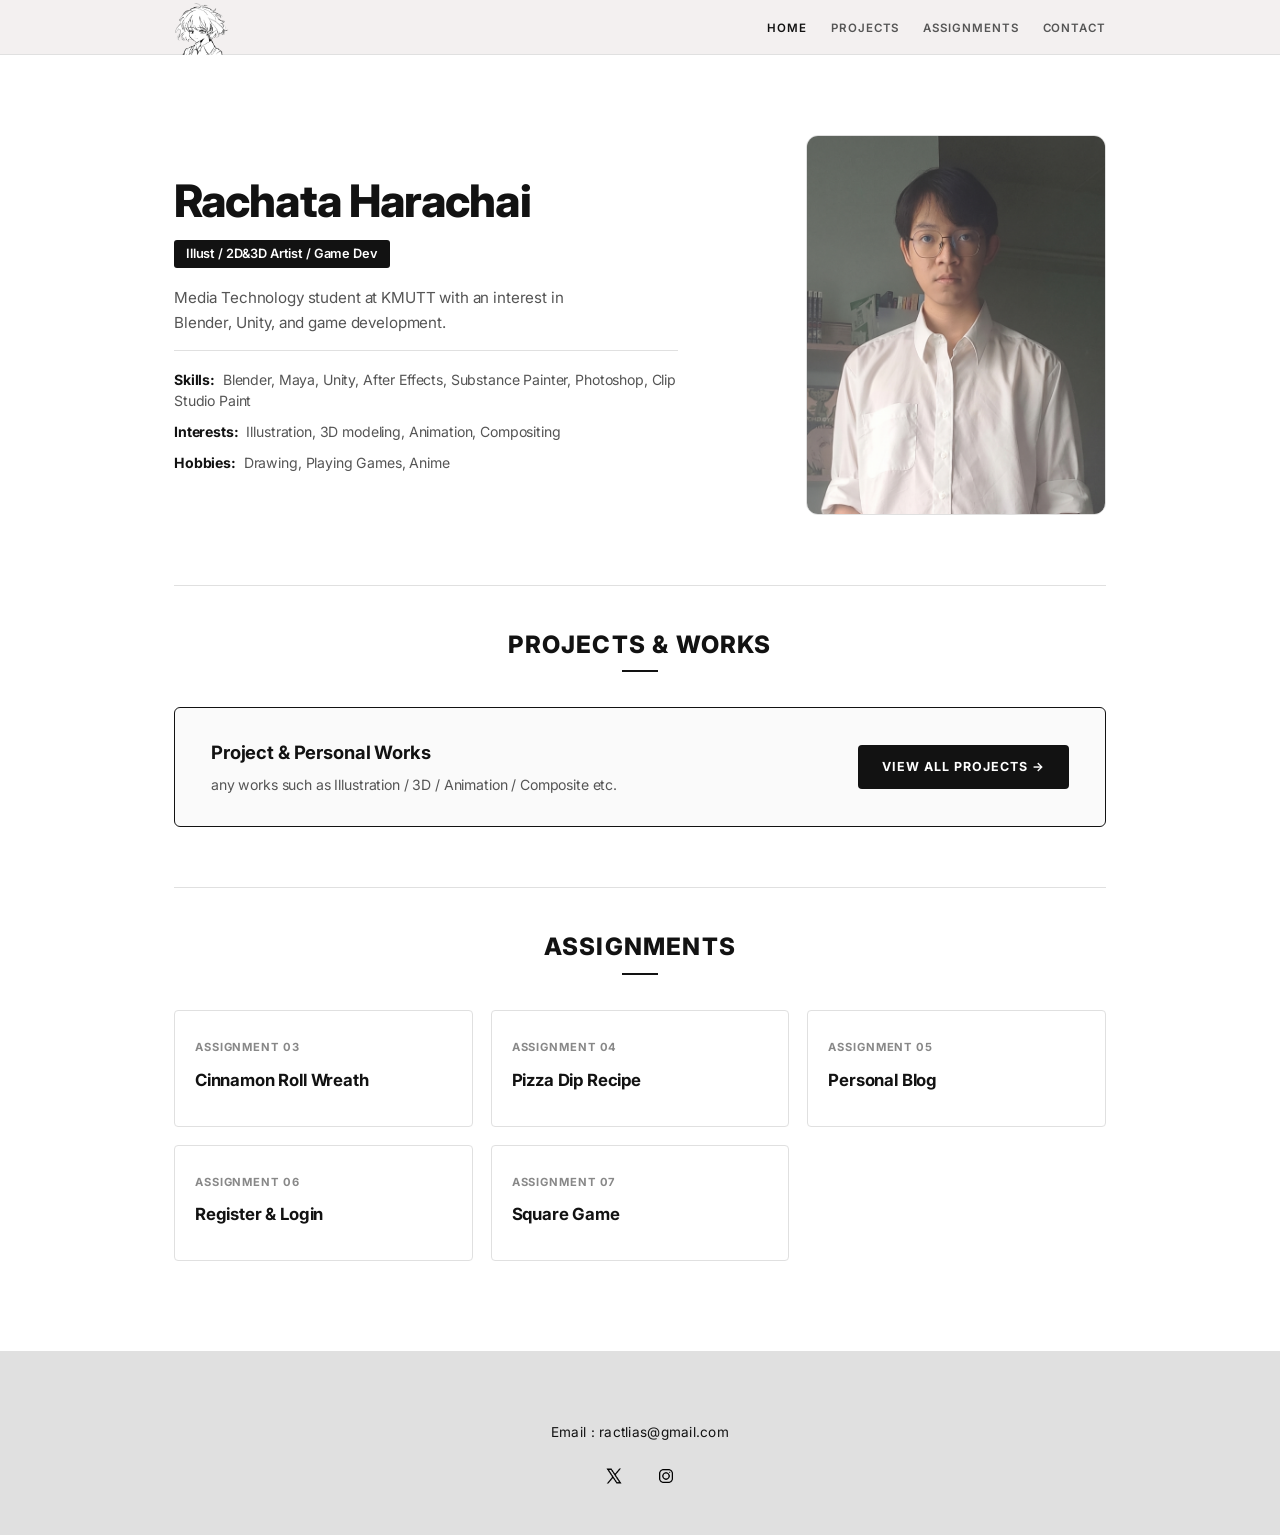
==== index.html @ 4c0a6d0a "Change_path" ====
<!DOCTYPE html>
<html lang="th">

<head>
    <meta charset="UTF-8">
    <meta name="viewport" content="width=device-width, initial-scale=1.0">
    <title>Rachata portfolio</title>
    <link rel="stylesheet" href="main.css">
</head>

<body>

    <!-- Navigator Bar -->
    <header class="header">
        <div class="container navbar">
            <a href="index.html" title="Home">
                <img src="pic/Profile/Logo-avatar.png" alt="Logo-avatar" class="logo">
            </a>
            <nav>
                <ul class="nav-links">
                    <li><a href="index.html" class="active">HOME</a></li>
                    <li><a href="project.html">PROJECTS</a></li>
                    <li><a href="index.html#assignments">ASSIGNMENTS</a></li>
                    <li><a href="index.html#contact">CONTACT</a></li>
                </ul>
            </nav>
        </div>
    </header>

    <main class="container">
        <section class="hero-section">
            <div class="hero-left">
                <h1 class="hero-name">Rachata Harachai</h1>
                <div class="hero-badge">Illust / 2D&3D Artist / Game Dev</div>
                <p class="hero-desc">
                    Media Technology student at KMUTT with an interest in Blender, Unity, and game development.
                </p>

                <ul class="hero-info-list">
                    <li>
                        <strong>Skills:</strong>
                        <span>Blender, Maya, Unity, After Effects, Substance Painter, Photoshop, Clip Studio
                            Paint</span>
                    </li>
                    <li>
                        <strong>Interests:</strong>
                        <span>Illustration, 3D modeling, Animation, Compositing</span>
                    </li>
                    <li>
                        <strong>Hobbies:</strong>
                        <span>Drawing, Playing Games, Anime</span>
                    </li>
                </ul>
            </div>

            <div class="hero-right">
                <div class="double-frame">
                    <img src="pic/Profile/Profile.png" alt="Profile" class="frame-front">
                </div>
            </div>
        </section>

        <section id="projects" class="section-block">
            <div class="center-title">
                <h2>PROJECTS & WORKS</h2>
                <div class="divider"></div>
            </div>

            <div class="project-banner-box">
                <div class="project-banner-info">
                    <h3>Project & Personal Works</h3>
                    <p>any works such as Illustration / 3D / Animation / Composite etc. </p>
                </div>
                <a href="project.html" class="btn-project-link">VIEW ALL PROJECTS →</a>
            </div>
        </section>

        <section id="assignments" class="section-block">
            <div class="center-title">
                <h2>ASSIGNMENTS</h2>
                <div class="divider"></div>
            </div>

            <div class="assignment-text-grid">
                <!-- 1. Cinnamon Roll -->
                <a href="assignments/AS03/index.html" class="assignment-box">
                    <span class="as-tag">Assignment 03</span>
                    <h3 class="as-title">Cinnamon Roll Wreath</h3>
                </a>

                <!-- 2. Pizza Dip -->
                <a href="assignments/AS04/recipe.html" class="assignment-box">
                    <span class="as-tag">Assignment 04</span>
                    <h3 class="as-title">Pizza Dip Recipe</h3>
                </a>

                <!-- 3. Blog -->
                <a href="assignments/AS05/index.html" class="assignment-box">
                    <span class="as-tag">Assignment 05</span>
                    <h3 class="as-title">Personal Blog</h3>
                </a>

                <!-- 4. Register and Login -->
                <a href="assignments/AS06/register.html" class="assignment-box">
                    <span class="as-tag">Assignment 06</span>
                    <h3 class="as-title">Register & Login</h3>
                </a>

                <!-- 5. Square Game -->
                <a href="assignments/AS07/index.html" class="assignment-box">
                    <span class="as-tag">Assignment 07</span>
                    <h3 class="as-title">Square Game</h3>
                </a>
            </div>
        </section>
    </main>

    <!-- Footer -->
    <footer id="contact" class="footer">

        <p class="footer-email">Email : ractlias@gmail.com</p>

        <div class="footer-socials">
            <a href="https://x.com/r_ractt" target="_blank" rel="noopener" class="social-icon" title="Facebook">
                <img src="pic/icon/logo_X.png" alt="X Logo">
            </a>
            <a href="https://www.instagram.com/mrh.rachata/" target="_blank" rel="noopener" class="social-icon"
                title="Instagram">
                <img src="pic/icon/logo_ig.png" alt="Instagram Logo">
            </a>
        </div>

    </footer>
</body>

</html>
---- main.css ----
@import url('https://fonts.googleapis.com/css2?family=Inter:wght@300;400;500;600;700;800&family=Noto+Sans+Thai:wght@300;400;500;600&display=swap');
* {
    margin: 0;
    padding: 0;
    box-sizing: border-box;
}

body {
    background-color: #ffffff;
    color: #121212;
    font-family: 'Inter', 'Noto Sans Thai', -apple-system, BlinkMacSystemFont, "Segoe UI", Helvetica, Arial, sans-serif;
    line-height: 1.6;
    font-size: 14px;
    letter-spacing: -0.01em;
}

a {
    color: inherit;
    text-decoration: none;
    transition: all 0.2s ease;
}

.container {
    max-width: 980px;
    margin: 0 auto;
    padding: 30px 24px;
}

/* --- Header & Navbar --- */
.header {
    background: #f3f0f0;
    border-bottom: 1px solid #e0e0e0;
    position: sticky;
    top: 0;
    z-index: 100;
}

.navbar {
    display: flex;
    justify-content: space-between;
    align-items: center;
    height: 54px;
    padding: 0 24px;
}

.logo {
    width: 55px;
    height: 55px;
    object-fit: cover;
    display: block;
}

.nav-links {
    display: flex;
    list-style: none;
    gap: 24px;
}

.nav-links a {
    font-size: 0.72rem;
    font-weight: 600;
    letter-spacing: 0.08em;
    text-transform: uppercase;
    color: #555555;
}

.nav-links a.active,
.nav-links a:hover {
    color: #121212;
}

/* --- Hero Section --- */
.hero-section {
    display: flex;
    justify-content: space-between;
    align-items: center;
    padding: 50px 0 70px;
    gap: 50px;
}

.hero-left {
    flex: 1.2;
}

.hero-name {
    font-size: 2.8rem;
    font-weight: 800;
    letter-spacing: -0.02em;
    line-height: 1.15;
    margin-bottom: 12px;
}

.hero-badge {
    display: inline-block;
    background-color: #121212;
    color: #ffffff;
    font-size: 0.8rem;
    font-weight: 600;
    padding: 4px 12px;
    border-radius: 3px;
    margin-bottom: 18px;
}

.hero-desc {
    color: #555555;
    font-size: 0.95rem;
    max-width: 440px;
    line-height: 1.6;
}

.hero-info-list {
    list-style: none;
    display: flex;
    flex-direction: column;
    gap: 10px;
    margin-top: 15px;
    border-top: 1px solid #e0e0e0;
    padding-top: 18px;
}

.hero-info-list li {
    font-size: 0.88rem;
    line-height: 1.5;
}

.hero-info-list strong {
    color: #121212;
    font-weight: 700;
    margin-right: 4px;
}

.hero-info-list span {
    color: #555555;
}

.hero-right {
    flex: 0.9;
    display: flex;
    justify-content: flex-end;
}

.double-frame {
    position: relative;
    width: 300px;
    height: 380px;
}

.frame-front {
    width: 100%;
    height: 100%;
    border-radius: 12px;
    background-color: #f2f2f4;
    object-fit: cover;
    display: block;
    border: 1px solid #e0e0e0;
}

/* --- Section Dividers --- */
.section-block {
    padding: 40px 0 60px;
    border-top: 1px solid #e0e0e0;
}

.center-title {
    text-align: center;
    margin-bottom: 35px;
}

.center-title h2 {
    font-size: 1.5rem;
    font-weight: 800;
    text-transform: uppercase;
    letter-spacing: 0.05em;
    margin-bottom: 6px;
}

.center-title .divider {
    width: 36px;
    height: 2px;
    background-color: #121212;
    margin: 0 auto;
}

/* --- Projects Promo Box --- */
.project-banner-box {
    border: 1.5px solid #121212;
    padding: 30px 36px;
    border-radius: 6px;
    display: flex;
    justify-content: space-between;
    align-items: center;
    background-color: #fafafa;
    gap: 20px;
}

.project-banner-info h3 {
    font-size: 1.15rem;
    font-weight: 700;
    margin-bottom: 6px;
}

.project-banner-info p {
    font-size: 0.88rem;
    color: #555555;
}

.btn-project-link {
    display: inline-block;
    background-color: #121212;
    color: #ffffff;
    font-size: 0.78rem;
    font-weight: 700;
    letter-spacing: 0.08em;
    padding: 12px 24px;
    border-radius: 4px;
    white-space: nowrap;
}

.btn-project-link:hover {
    background-color: #333333;
}

/* --- Assignments Grid --- */
.assignment-text-grid {
    display: grid;
    grid-template-columns: repeat(3, 1fr);
    gap: 18px;
}

.assignment-box {
    display: block;
    border: 1px solid #e0e0e0;
    padding: 24px 20px;
    border-radius: 4px;
    background: #ffffff;
    transition: all 0.25s ease;
}

.assignment-box:hover {
    border-color: #121212;
    transform: translateY(-2px);
    box-shadow: 0 4px 12px rgba(0, 0, 0, 0.05);
}

.as-tag {
    display: inline-block;
    font-size: 0.7rem;
    font-weight: 700;
    text-transform: uppercase;
    letter-spacing: 0.08em;
    color: #888888;
    margin-bottom: 10px;
}

.as-title {
    font-size: 1.05rem;
    font-weight: 700;
    color: #121212;
    margin-bottom: 8px;
    letter-spacing: -0.01em;
}

.as-desc {
    font-size: 0.82rem;
    color: #555555;
    line-height: 1.5;
}

/* --- Project: Full Width Banner --- */
.full-width-banner {
    width: 100%;
    margin: 0;
    padding: 0;
}

.banner-img-wrap {
    width: 100%;
    height: 440px;
    background-color: #f2f2f4;
    overflow: hidden;
    border-bottom: 1px solid #e0e0e0;
}

.banner-img-wrap img {
    width: 100%;
    height: 100%;
    object-fit: cover;
    object-position: center 32%;
    display: block;
}

.banner-caption-container {
    padding-top: 12px;
    padding-bottom: 0;
}

/* --- Project: Header --- */
.project-header {
    text-align: center;
    padding: 20px 0 35px;
}

.project-header h1 {
    font-size: 2rem;
    font-weight: 800;
    letter-spacing: -0.02em;
}

/* --- Project: Works Grid & Cards --- */
.works-card-grid {
    display: grid;
    grid-template-columns: repeat(3, 1fr);
    gap: 20px;
    margin-bottom: 80px;
}

.work-card {
    background-color: #121212;
    color: #ffffff;
    border-radius: 10px;
    overflow: hidden;
    display: flex;
    flex-direction: column;
    box-shadow: 0 8px 24px rgba(0, 0, 0, 0.12);
    transition: transform 0.25s ease, box-shadow 0.25s ease;
}

.work-card:hover {
    transform: translateY(-4px);
    box-shadow: 0 12px 30px rgba(0, 0, 0, 0.2);
}

.card-thumb-link {
    display: block;
    cursor: pointer;
    text-decoration: none;
}

.card-thumb {
    position: relative;
    width: 100%;
    aspect-ratio: 16 / 10;
    background-color: #1c1c1e;
    overflow: hidden;
}

.card-thumb img {
    width: 100%;
    height: 100%;
    object-fit: cover;
    display: block;
    transition: transform 0.35s ease;
}

.card-thumb-link:hover .card-thumb img {
    transform: scale(1.05);
}

.tag-badges {
    position: absolute;
    top: 10px;
    left: 10px;
    display: flex;
    flex-wrap: wrap;
    gap: 6px;
    z-index: 2;
}

.tag-badge {
    background: rgba(0, 0, 0, 0.65);
    backdrop-filter: blur(4px);
    color: #ffffff;
    font-size: 0.68rem;
    font-weight: 600;
    padding: 3px 8px;
    border-radius: 4px;
    letter-spacing: 0.04em;
    border: 1px solid rgba(255, 255, 255, 0.15);
}

.corner-icon {
    position: absolute;
    top: 10px;
    right: 10px;
    width: 28px;
    height: 28px;
    border-radius: 50%;
    background: rgba(201, 201, 201, 0.7);
    backdrop-filter: blur(4px);
    border: 1px solid rgba(255, 255, 255, 0.2);
    display: flex;
    align-items: center;
    justify-content: center;
    padding: 5px;
    z-index: 3;
    pointer-events: none;
}

.corner-icon img {
    width: 100%;
    height: 100%;
    object-fit: contain;
    display: block;
}

.card-thumb-link:hover .corner-icon {
    background-color: #e4e4e4;
    transform: scale(1.1);
}

.card-content {
    padding: 16px 18px 20px;
    display: flex;
    flex-direction: column;
    flex-grow: 1;
}

.work-date {
    font-size: 0.72rem;
    color: #888888;
    margin-bottom: 6px;
    letter-spacing: 0.04em;
}

.work-title {
    font-size: 1.1rem;
    font-weight: 700;
    margin-bottom: 8px;
    color: #ffffff;
}

.work-desc {
    font-size: 0.8rem;
    color: #bbbbbb;
    line-height: 1.5;
}

/* --- Footer --- */
.footer {
    border-top: 1px solid #e0e0e0;
    padding: 70px 0 25px;
    background-color: #e0e0e0;
    text-align: center;
}

.footer-email {
    font-size: 0.85rem;
    color: #121212;
    margin-bottom: 14px;
    letter-spacing: 0.02em;
}

.footer-socials {
    display: flex;
    justify-content: center;
    align-items: center;
    gap: 16px;
    margin-bottom: 16px;
}

.social-icon {
    width: 36px;
    height: 36px;
    border-radius: 50%;
    border: 1px solid #e0e0e0;
    display: inline-flex;
    align-items: center;
    justify-content: center;
    background-color: transparent;
    transition: all 0.25s ease;
    overflow: hidden;
    padding: 7px;
}

.social-icon img {
    width: 100%;
    height: 100%;
    object-fit: contain;
    display: block;
    filter: grayscale(100%);
    transition: filter 0.2s ease;
}

.social-icon:hover img {
    filter: grayscale(0%);
}

.references {
    font-size: 0.72rem;
    color: #888888;
}

/* --- Responsive Media Queries --- */
@media (max-width: 860px) {
    .hero-section {
        flex-direction: column;
        align-items: flex-start;
    }
    .hero-right {
        width: 100%;
        justify-content: center;
    }
    .project-banner-box {
        flex-direction: column;
        align-items: flex-start;
    }
    .assignment-text-grid {
        grid-template-columns: repeat(2, 1fr);
    }
    .works-card-grid {
        grid-template-columns: repeat(2, 1fr);
    }
    .banner-img-wrap {
        height: 320px;
    }
}

@media (max-width: 580px) {
    .navbar {
        height: auto;
        padding: 12px 16px;
        flex-direction: column;
        gap: 10px;
    }
    .assignment-text-grid {
        grid-template-columns: 1fr;
    }
    .works-card-grid {
        grid-template-columns: 1fr;
    }
    .hero-name {
        font-size: 2.2rem;
    }
    .double-frame {
        width: 100%;
        max-width: 280px;
        height: 340px;
        margin: 0 auto;
    }
    .banner-img-wrap {
        height: 220px;
    }
}
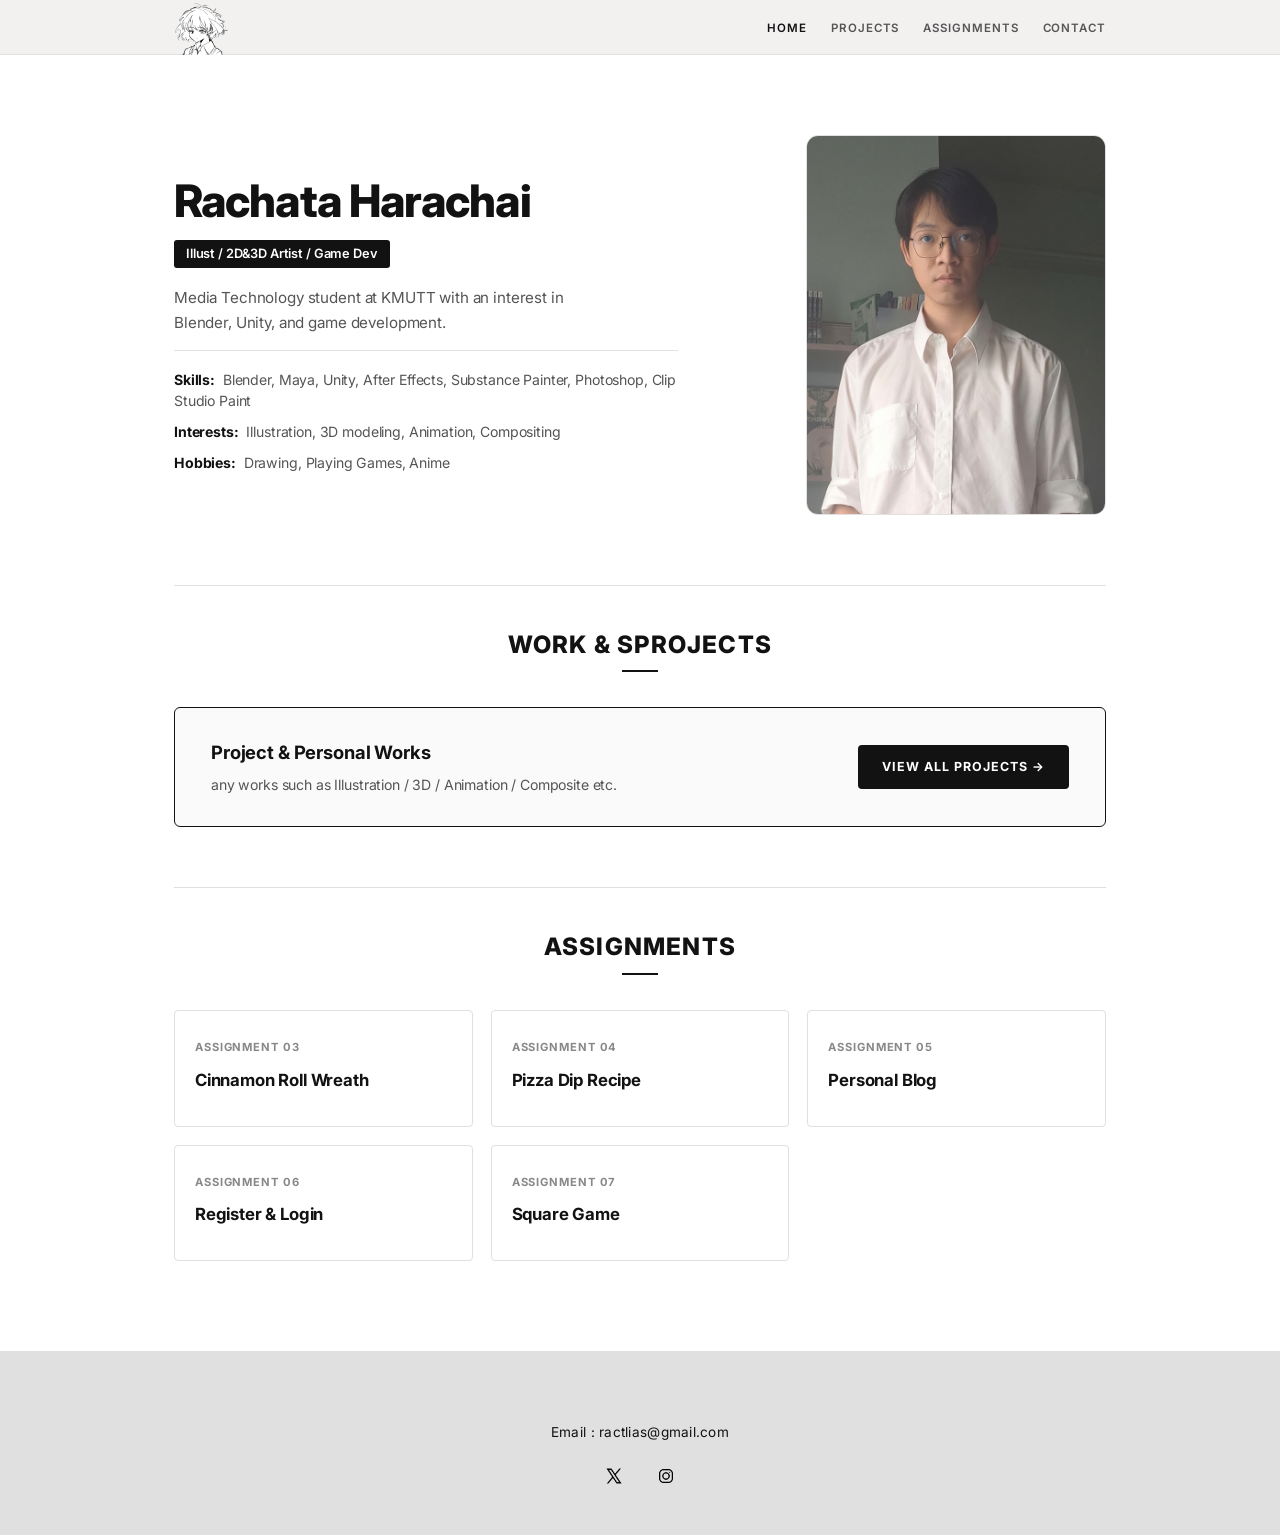
==== commit b52b6ae9: "change" ====
--- a/index.html
+++ b/index.html
@@ -10,7 +10,7 @@
 
 <body>
 
-    <!-- Navigator Bar -->
+    <!--Navigator Bar-->
     <header class="header">
         <div class="container navbar">
             <a href="index.html" title="Home">
@@ -62,7 +62,7 @@
 
         <section id="projects" class="section-block">
             <div class="center-title">
-                <h2>PROJECTS & WORKS</h2>
+                <h2>WORK & SPROJECTS</h2>
                 <div class="divider"></div>
             </div>
 
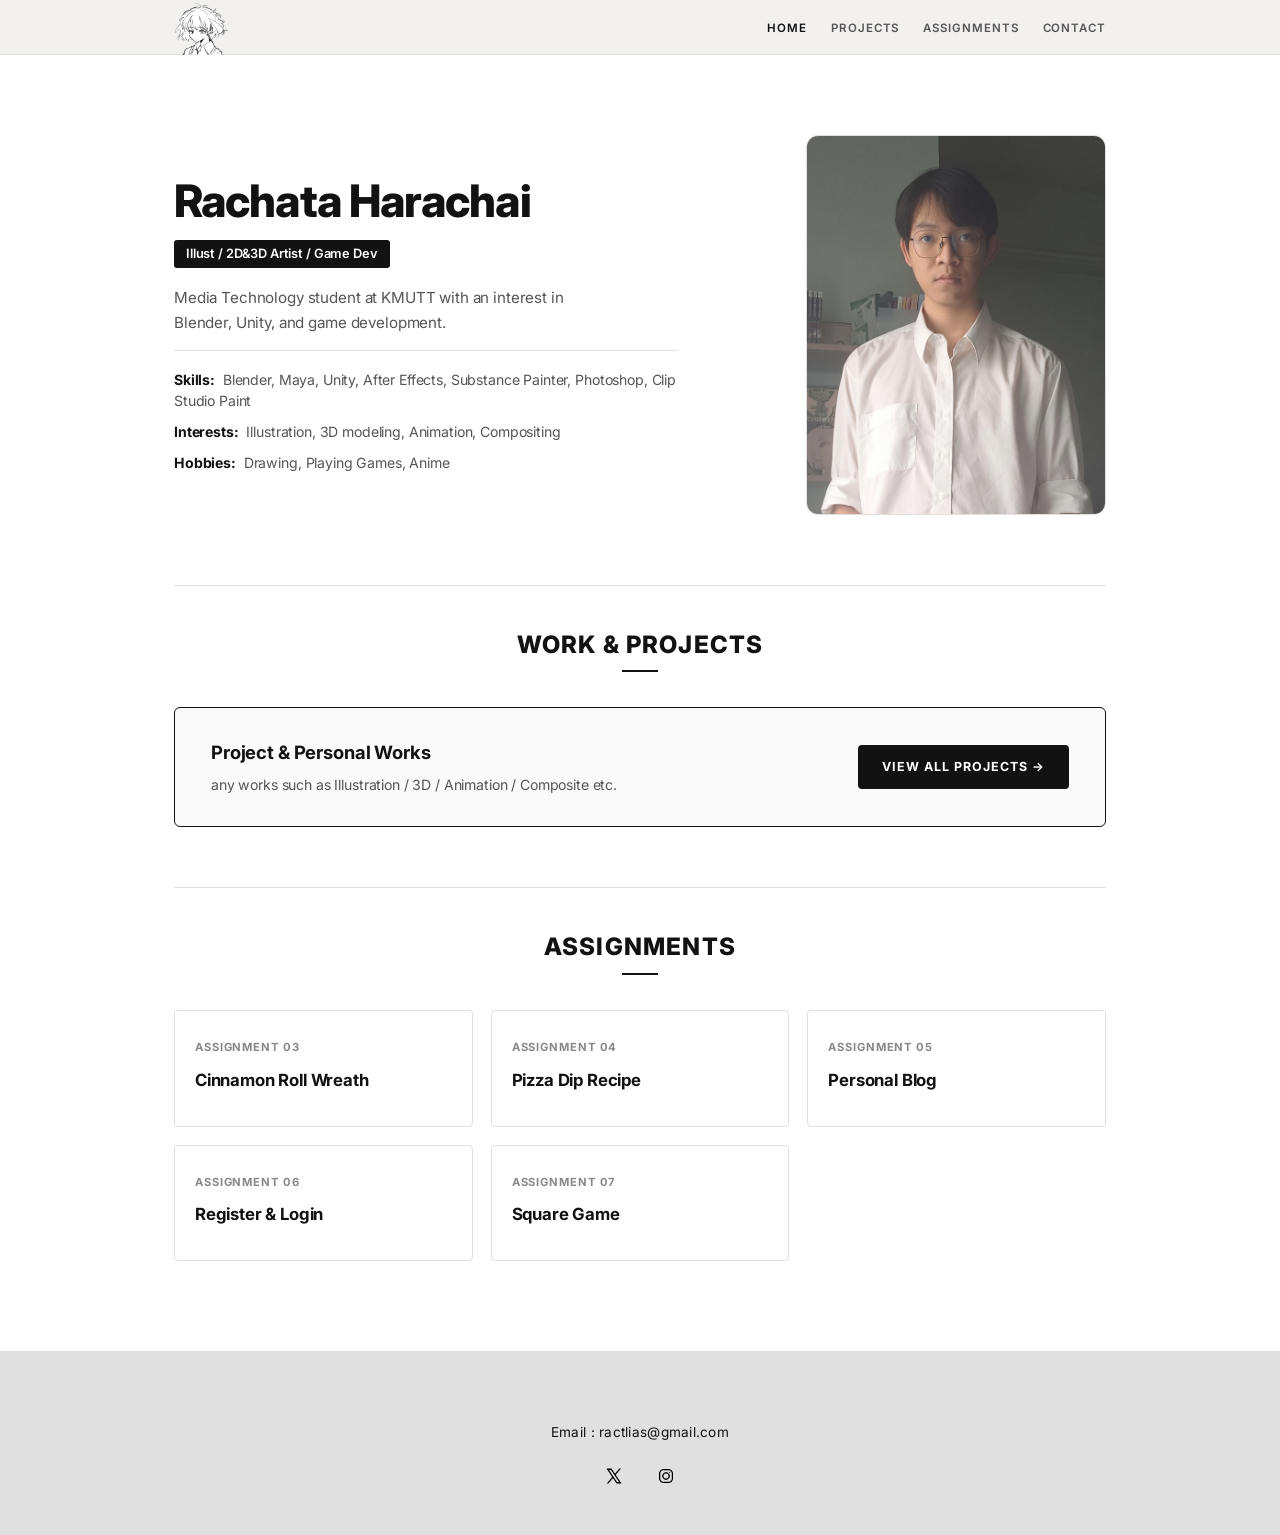
==== commit f6701a08: "change" ====
--- a/index.html
+++ b/index.html
@@ -62,7 +62,7 @@
 
         <section id="projects" class="section-block">
             <div class="center-title">
-                <h2>WORK & SPROJECTS</h2>
+                <h2>WORK & PROJECTS</h2>
                 <div class="divider"></div>
             </div>
 
